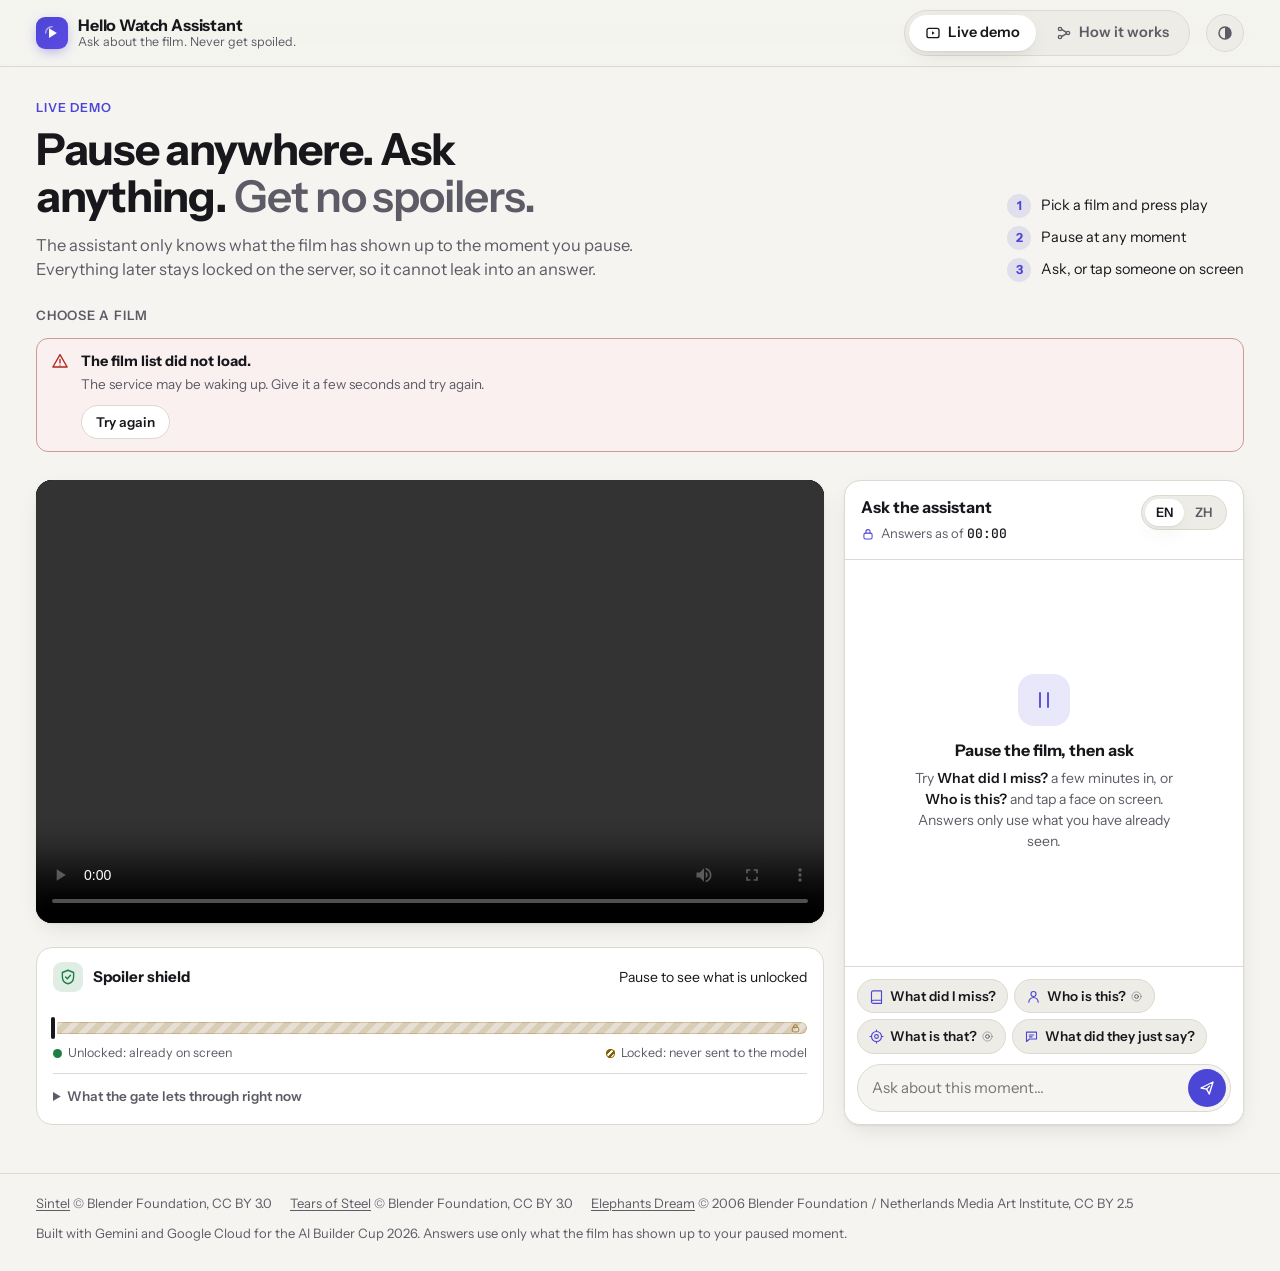
==== web/index.html @ 3b977044 "Web demo: ADK agent with gate-aware tools, live player and interactive architecture tab - server/: F" ====
<!doctype html>
<html lang="en">
<head>
  <meta charset="utf-8">
  <meta name="viewport" content="width=device-width, initial-scale=1, viewport-fit=cover">
  <title>Hello Watch Assistant</title>
  <meta name="description" content="A spoiler-free viewing companion: pause a film and ask about what you have already seen.">
  <meta name="color-scheme" content="light dark">
  <link rel="icon" href="data:image/svg+xml,%3Csvg xmlns='http://www.w3.org/2000/svg' viewBox='0 0 32 32'%3E%3Crect width='32' height='32' rx='8' fill='%234c46d6'/%3E%3Cpath d='M12 9.5v13l10-6.5z' fill='white'/%3E%3C/svg%3E">
  <link rel="preconnect" href="https://fonts.googleapis.com">
  <link rel="preconnect" href="https://fonts.gstatic.com" crossorigin>
  <link rel="stylesheet" href="https://fonts.googleapis.com/css2?family=Instrument+Sans:wght@400;500;600;700&family=JetBrains+Mono:wght@400;500&display=swap">
  <link rel="stylesheet" href="./shared/tokens.css">
  <style>
    *, *::before, *::after { box-sizing: border-box; }
    [hidden] { display: none !important; }
    html { -webkit-text-size-adjust: 100%; }
    body {
      margin: 0;
      min-height: 100vh;
      min-height: 100dvh;
      display: flex;
      flex-direction: column;
      background: var(--bg);
      color: var(--text);
      font-family: var(--font-sans);
      font-size: 16px;
      line-height: 1.5;
      -webkit-font-smoothing: antialiased;
    }
    button, input, select, textarea { font: inherit; color: inherit; }
    :focus-visible { outline: 2px solid var(--accent); outline-offset: 2px; }
    .visually-hidden {
      position: absolute !important; width: 1px; height: 1px; padding: 0; margin: -1px;
      overflow: hidden; clip: rect(0 0 0 0); white-space: nowrap; border: 0;
    }
    .skip-link {
      position: absolute; left: 12px; top: -48px; z-index: 100;
      padding: 8px 14px; border-radius: var(--radius-sm);
      background: var(--accent); color: var(--accent-contrast); text-decoration: none;
    }
    .skip-link:focus { top: 12px; }

    .app-header {
      position: sticky; top: 0; z-index: 20;
      background: color-mix(in srgb, var(--bg) 82%, transparent);
      backdrop-filter: saturate(1.4) blur(14px);
      -webkit-backdrop-filter: saturate(1.4) blur(14px);
      border-bottom: 1px solid var(--border);
    }
    .app-header__inner {
      max-width: 1240px; margin: 0 auto; padding: 10px 16px;
      display: flex; align-items: center; gap: 16px; flex-wrap: wrap;
    }
    .brand { display: flex; align-items: center; gap: 10px; text-decoration: none; color: inherit; margin-right: auto; }
    .brand__mark {
      width: 32px; height: 32px; border-radius: 9px; flex: none;
      display: grid; place-items: center;
      background: linear-gradient(135deg, var(--accent), color-mix(in srgb, var(--accent) 55%, var(--gc-gemini)));
      color: var(--accent-contrast);
      box-shadow: 0 4px 14px -4px color-mix(in srgb, var(--accent) 60%, transparent);
    }
    .brand__text { display: flex; flex-direction: column; line-height: 1.15; }
    .brand__name { font-weight: 700; letter-spacing: -0.01em; }
    .brand__tag { font-size: 12.5px; color: var(--text-muted); }

    .tabs {
      display: flex; gap: 4px; padding: 4px;
      background: var(--surface-2); border: 1px solid var(--border); border-radius: 999px;
    }
    .tab {
      appearance: none; border: 0; background: transparent; cursor: pointer;
      padding: 7px 16px; border-radius: 999px; font-size: 14.5px; font-weight: 600;
      color: var(--text-muted); display: inline-flex; align-items: center; gap: 7px;
      transition: background-color .2s, color .2s, box-shadow .2s;
      white-space: nowrap;
    }
    .tab:hover { color: var(--text); }
    .tab[aria-selected="true"] { background: var(--surface); color: var(--text); box-shadow: var(--shadow); }
    .tab svg { width: 16px; height: 16px; flex: none; }

    .theme-toggle {
      appearance: none; cursor: pointer; width: 38px; height: 38px; flex: none;
      display: grid; place-items: center; border-radius: 999px;
      background: var(--surface-2); border: 1px solid var(--border); color: var(--text-muted);
    }
    .theme-toggle:hover { color: var(--text); }
    .theme-toggle svg { width: 18px; height: 18px; }

    main { flex: 1; width: 100%; }
    .tab-panel { max-width: 1240px; margin: 0 auto; padding: 24px 16px 48px; }
    .tab-panel:focus { outline: none; }
    .panel-fallback {
      margin: 48px auto; max-width: 520px; text-align: center; color: var(--text-muted);
      padding: 32px 24px; border: 1px dashed var(--border); border-radius: var(--radius); background: var(--surface);
    }
    .panel-fallback strong { display: block; color: var(--text); font-size: 18px; margin-bottom: 6px; }
    .panel-fallback button {
      margin-top: 16px; padding: 8px 16px; border-radius: 999px; border: 1px solid var(--border);
      background: var(--surface-2); cursor: pointer; font-weight: 600;
    }
    .panel-loading { display: grid; place-items: center; min-height: 40vh; color: var(--text-muted); font-size: 14px; }

    .app-footer { border-top: 1px solid var(--border); color: var(--text-muted); font-size: 13px; }
    .app-footer__inner {
      max-width: 1240px; margin: 0 auto; padding: 20px 16px 28px;
      display: grid; gap: 10px; grid-template-columns: 1fr;
    }
    .app-footer ul { list-style: none; margin: 0; padding: 0; display: flex; flex-wrap: wrap; gap: 6px 18px; }
    .app-footer a { color: inherit; text-underline-offset: 2px; }
    .app-footer a:hover { color: var(--text); }
    .app-footer__note { margin: 0; }

    @media (max-width: 640px) {
      .app-header__inner { gap: 10px; }
      .brand__tag { display: none; }
      .tabs { order: 3; width: 100%; }
      .tab { flex: 1; justify-content: center; padding: 8px 10px; }
      .tab-panel { padding-top: 16px; }
    }
    @media (prefers-reduced-motion: reduce) {
      *, *::before, *::after { transition-duration: 0s !important; animation-duration: 0s !important; }
    }
  </style>
</head>
<body>
  <a class="skip-link" href="#panel-experience">Skip to content</a>

  <header class="app-header">
    <div class="app-header__inner">
      <a class="brand" href="#experience" aria-label="Hello Watch Assistant, home">
        <span class="brand__mark" aria-hidden="true">
          <svg width="18" height="18" viewBox="0 0 24 24" fill="none"><path d="M8 5.5v13l10.5-6.5z" fill="currentColor"/><path d="M3.5 12a8.5 8.5 0 0 1 8.5-8.5" stroke="currentColor" stroke-width="2" stroke-linecap="round" opacity=".55"/></svg>
        </span>
        <span class="brand__text">
          <span class="brand__name">Hello Watch Assistant</span>
          <span class="brand__tag">Ask about the film. Never get spoiled.</span>
        </span>
      </a>

      <div class="tabs" role="tablist" aria-label="Sections">
        <button class="tab" role="tab" id="tab-experience" data-tab="experience" aria-controls="panel-experience" aria-selected="true">
          <svg viewBox="0 0 24 24" fill="none" aria-hidden="true"><rect x="3" y="5" width="18" height="14" rx="3" stroke="currentColor" stroke-width="2"/><path d="M10.5 9.5v5l4-2.5z" fill="currentColor"/></svg>
          Live demo
        </button>
        <button class="tab" role="tab" id="tab-architecture" data-tab="architecture" aria-controls="panel-architecture" aria-selected="false" tabindex="-1">
          <svg viewBox="0 0 24 24" fill="none" aria-hidden="true"><circle cx="6" cy="6" r="2.5" stroke="currentColor" stroke-width="2"/><circle cx="18" cy="12" r="2.5" stroke="currentColor" stroke-width="2"/><circle cx="6" cy="18" r="2.5" stroke="currentColor" stroke-width="2"/><path d="M8.5 6.5 15.5 11M8.5 17.5l7-4.5" stroke="currentColor" stroke-width="2" stroke-linecap="round"/></svg>
          How it works
        </button>
      </div>

      <button class="theme-toggle" type="button" id="theme-toggle" aria-label="Theme: follow system">
        <svg viewBox="0 0 24 24" fill="none" aria-hidden="true" data-icon="auto"><circle cx="12" cy="12" r="8" stroke="currentColor" stroke-width="2"/><path d="M12 4a8 8 0 0 1 0 16z" fill="currentColor"/></svg>
        <svg viewBox="0 0 24 24" fill="none" aria-hidden="true" data-icon="light" hidden><circle cx="12" cy="12" r="4" stroke="currentColor" stroke-width="2"/><path d="M12 2.5v2.2M12 19.3v2.2M2.5 12h2.2M19.3 12h2.2M5.3 5.3l1.6 1.6M17.1 17.1l1.6 1.6M5.3 18.7l1.6-1.6M17.1 6.9l1.6-1.6" stroke="currentColor" stroke-width="2" stroke-linecap="round"/></svg>
        <svg viewBox="0 0 24 24" fill="none" aria-hidden="true" data-icon="dark" hidden><path d="M20 14.5A8 8 0 0 1 9.5 4a8 8 0 1 0 10.5 10.5z" stroke="currentColor" stroke-width="2" stroke-linejoin="round"/></svg>
      </button>
    </div>
  </header>

  <main>
    <section class="tab-panel" role="tabpanel" id="panel-experience" aria-labelledby="tab-experience" tabindex="-1"></section>
    <section class="tab-panel" role="tabpanel" id="panel-architecture" aria-labelledby="tab-architecture" tabindex="-1" hidden></section>
  </main>

  <footer class="app-footer">
    <div class="app-footer__inner">
      <ul aria-label="Film credits">
        <li><a href="https://durian.blender.org" rel="noopener" target="_blank">Sintel</a> © Blender Foundation, CC BY 3.0</li>
        <li><a href="https://mango.blender.org" rel="noopener" target="_blank">Tears of Steel</a> © Blender Foundation, CC BY 3.0</li>
        <li><a href="https://orange.blender.org" rel="noopener" target="_blank">Elephants Dream</a> © 2006 Blender Foundation / Netherlands Media Art Institute, CC BY 2.5</li>
      </ul>
      <p class="app-footer__note">Built with Gemini and Google Cloud for the AI Builder Cup 2026. Answers use only what the film has shown up to your paused moment.</p>
    </div>
  </footer>

  <script type="module">
    const TABS = {
      experience: () => import('./experience/experience.js'),
      architecture: () => import('./architecture/architecture.js'),
    };
    const DEFAULT_TAB = 'experience';
    const mounted = new Set();
    const tabs = [...document.querySelectorAll('[role="tab"]')];

    function panelFor(name) { return document.getElementById(`panel-${name}`); }

    function fallback(panel, name, err) {
      console.warn(`Could not load the "${name}" tab`, err);
      panel.innerHTML = '';
      const box = document.createElement('div');
      box.className = 'panel-fallback';
      box.innerHTML = '<strong>This section is not available yet</strong>' +
        '<span>It is still being built. Please check back soon.</span><br><button type="button">Try again</button>';
      box.querySelector('button').addEventListener('click', () => { mounted.delete(name); mount(name); });
      panel.append(box);
    }

    async function mount(name) {
      if (mounted.has(name)) return;
      mounted.add(name);
      const panel = panelFor(name);
      panel.innerHTML = '<div class="panel-loading" role="status">Loading…</div>';
      try {
        const mod = await TABS[name]();
        panel.innerHTML = '';
        if (typeof mod.mount !== 'function') throw new Error('module has no mount(el)');
        await mod.mount(panel);
      } catch (err) {
        fallback(panel, name, err);
      }
    }

    function select(name, { focus = false } = {}) {
      if (!TABS[name]) name = DEFAULT_TAB;
      for (const tab of tabs) {
        const on = tab.dataset.tab === name;
        tab.setAttribute('aria-selected', String(on));
        tab.tabIndex = on ? 0 : -1;
        panelFor(tab.dataset.tab).hidden = !on;
        if (on && focus) tab.focus();
      }
      document.querySelector('.skip-link').setAttribute('href', `#panel-${name}`);
      document.dispatchEvent(new CustomEvent('hwa:tabchange', { detail: { tab: name } }));
      mount(name);
    }

    function fromHash() { return location.hash.replace(/^#/, '') || DEFAULT_TAB; }

    for (const tab of tabs) {
      tab.addEventListener('click', () => {
        const name = tab.dataset.tab;
        if (fromHash() !== name) history.pushState(null, '', `#${name}`);
        select(name);
      });
      tab.addEventListener('keydown', (e) => {
        const i = tabs.indexOf(tab);
        let next = null;
        if (e.key === 'ArrowRight') next = tabs[(i + 1) % tabs.length];
        else if (e.key === 'ArrowLeft') next = tabs[(i - 1 + tabs.length) % tabs.length];
        else if (e.key === 'Home') next = tabs[0];
        else if (e.key === 'End') next = tabs[tabs.length - 1];
        if (!next) return;
        e.preventDefault();
        history.pushState(null, '', `#${next.dataset.tab}`);
        select(next.dataset.tab, { focus: true });
      });
    }
    window.addEventListener('hashchange', () => { if (TABS[fromHash()]) select(fromHash()); });
    window.addEventListener('popstate', () => select(fromHash()));
    document.querySelector('.skip-link').addEventListener('click', (e) => {
      const target = document.querySelector(e.currentTarget.getAttribute('href'));
      if (target) { e.preventDefault(); target.focus(); }
    });

    // Theme: follow system -> light -> dark -> follow system.
    const THEME_KEY = 'hwa-theme';
    const toggle = document.getElementById('theme-toggle');
    const LABELS = { auto: 'Theme: follow system', light: 'Theme: light', dark: 'Theme: dark' };
    function applyTheme(mode) {
      if (mode === 'light' || mode === 'dark') document.documentElement.dataset.theme = mode;
      else { delete document.documentElement.dataset.theme; mode = 'auto'; }
      for (const icon of toggle.querySelectorAll('[data-icon]')) icon.toggleAttribute('hidden', icon.dataset.icon !== mode);
      toggle.setAttribute('aria-label', LABELS[mode]);
      toggle.title = LABELS[mode];
      return mode;
    }
    let theme = 'auto';
    try { theme = localStorage.getItem(THEME_KEY) || 'auto'; } catch { /* storage unavailable */ }
    theme = applyTheme(theme);
    toggle.addEventListener('click', () => {
      theme = applyTheme({ auto: 'light', light: 'dark', dark: 'auto' }[theme]);
      try { localStorage.setItem(THEME_KEY, theme); } catch { /* storage unavailable */ }
    });

    select(fromHash());
  </script>
</body>
</html>
---- web/shared/tokens.css ----
/* Design tokens shared by every tab (see docs/web-api.md, "Design tokens").
   Light is the default; dark follows the OS unless the page sets data-theme. */

:root {
  color-scheme: light;

  --bg: #f5f4f0;
  --surface: #ffffff;
  --surface-2: #eeece6;
  --border: #dcd9d0;
  --text: #17171c;
  --text-muted: #5d5b66;
  --accent: #4c46d6;
  --accent-contrast: #ffffff;
  --ok: #1e7f45;
  --locked: #8a5a00;
  --warn: #b3261e;

  --radius: 16px;
  --radius-sm: 10px;
  --shadow: 0 1px 2px rgb(20 18 30 / 0.06), 0 8px 24px -8px rgb(20 18 30 / 0.14);

  --font-sans: "Instrument Sans", ui-sans-serif, system-ui, -apple-system, "Segoe UI", Roboto, "Helvetica Neue",
    Arial, "PingFang SC", "Noto Sans SC", sans-serif;
  --font-mono: "JetBrains Mono", ui-monospace, SFMono-Regular, Menlo, Consolas, monospace;

  /* Google Cloud service families (architecture diagram). */
  --gc-gemini: #6f4ff2;
  --gc-run: #1a73e8;
  --gc-storage: #188038;
  --gc-secret: #c26401;
  --gc-build: #c5221f;
}

@media (prefers-color-scheme: dark) {
  :root:not([data-theme="light"]) {
    color-scheme: dark;

    --bg: #0e0e13;
    --surface: #17171f;
    --surface-2: #20202a;
    --border: #2e2e3a;
    --text: #ecebf2;
    --text-muted: #a3a1b0;
    --accent: #9d97ff;
    --accent-contrast: #12111c;
    --ok: #5fd28f;
    --locked: #f0b44c;
    --warn: #ff8a80;

    --shadow: 0 1px 2px rgb(0 0 0 / 0.4), 0 12px 32px -12px rgb(0 0 0 / 0.6);

    --gc-gemini: #a58dff;
    --gc-run: #6aa6ff;
    --gc-storage: #4fc77a;
    --gc-secret: #f4a640;
    --gc-build: #ff7a6e;
  }
}

:root[data-theme="dark"] {
  color-scheme: dark;

  --bg: #0e0e13;
  --surface: #17171f;
  --surface-2: #20202a;
  --border: #2e2e3a;
  --text: #ecebf2;
  --text-muted: #a3a1b0;
  --accent: #9d97ff;
  --accent-contrast: #12111c;
  --ok: #5fd28f;
  --locked: #f0b44c;
  --warn: #ff8a80;

  --shadow: 0 1px 2px rgb(0 0 0 / 0.4), 0 12px 32px -12px rgb(0 0 0 / 0.6);

  --gc-gemini: #a58dff;
  --gc-run: #6aa6ff;
  --gc-storage: #4fc77a;
  --gc-secret: #f4a640;
  --gc-build: #ff7a6e;
}
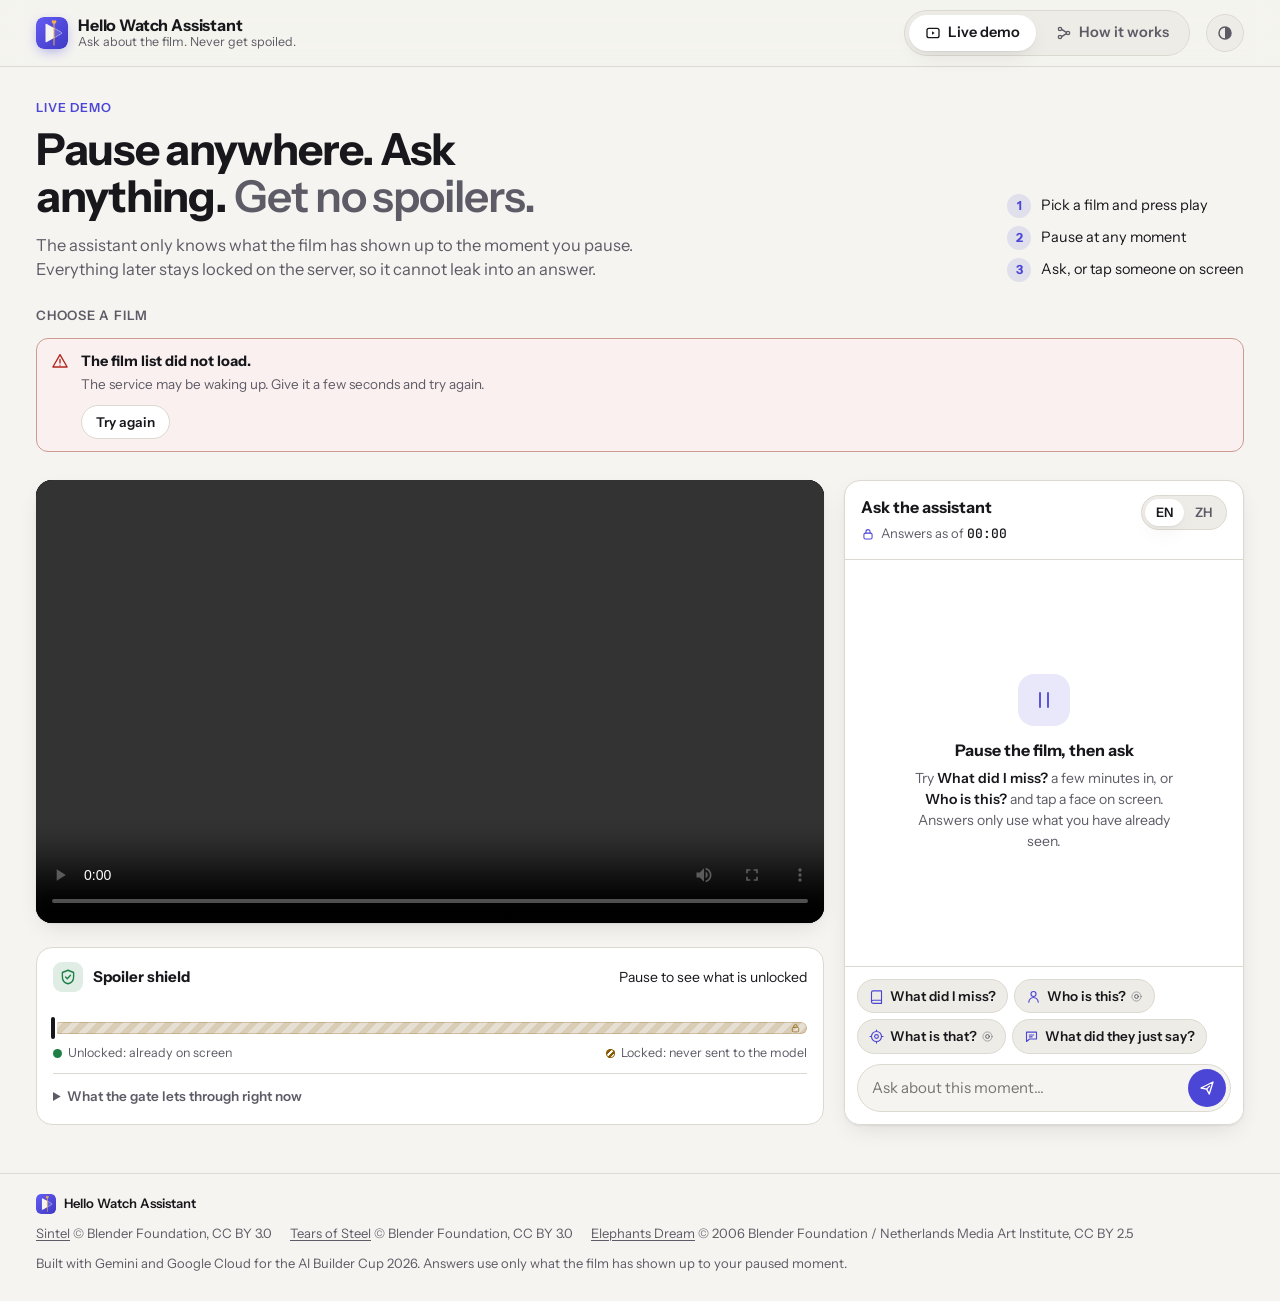
==== commit aa49db8c: "Brand: spoiler-gate logo in web header, favicon, footer, deck cover and README; social preview card" ====
--- a/web/index.html
+++ b/web/index.html
@@ -6,7 +6,20 @@
   <title>Hello Watch Assistant</title>
   <meta name="description" content="A spoiler-free viewing companion: pause a film and ask about what you have already seen.">
   <meta name="color-scheme" content="light dark">
-  <link rel="icon" href="data:image/svg+xml,%3Csvg xmlns='http://www.w3.org/2000/svg' viewBox='0 0 32 32'%3E%3Crect width='32' height='32' rx='8' fill='%234c46d6'/%3E%3Cpath d='M12 9.5v13l10-6.5z' fill='white'/%3E%3C/svg%3E">
+  <meta name="theme-color" content="#f5f4f0" media="(prefers-color-scheme: light)">
+  <meta name="theme-color" content="#0e0e13" media="(prefers-color-scheme: dark)">
+  <meta property="og:type" content="website">
+  <meta property="og:site_name" content="Hello Watch Assistant">
+  <meta property="og:title" content="Hello Watch Assistant">
+  <meta property="og:description" content="A spoiler-free viewing companion: pause a film and ask about what you have already seen.">
+  <meta property="og:url" content="https://hello-watch-vspuwrubbq-uw.a.run.app/">
+  <meta property="og:image" content="https://hello-watch-vspuwrubbq-uw.a.run.app/brand/og-card.png">
+  <meta property="og:image:width" content="1200">
+  <meta property="og:image:height" content="630">
+  <meta property="og:image:alt" content="Hello Watch Assistant: pause anywhere, ask anything, get no spoilers.">
+  <meta name="twitter:card" content="summary_large_image">
+  <link rel="icon" href="./brand/mark.svg" type="image/svg+xml">
+  <link rel="apple-touch-icon" href="./brand/apple-touch-icon.png">
   <link rel="preconnect" href="https://fonts.googleapis.com">
   <link rel="preconnect" href="https://fonts.gstatic.com" crossorigin>
   <link rel="stylesheet" href="https://fonts.googleapis.com/css2?family=Instrument+Sans:wght@400;500;600;700&family=JetBrains+Mono:wght@400;500&display=swap">
@@ -54,10 +67,7 @@
     }
     .brand { display: flex; align-items: center; gap: 10px; text-decoration: none; color: inherit; margin-right: auto; }
     .brand__mark {
-      width: 32px; height: 32px; border-radius: 9px; flex: none;
-      display: grid; place-items: center;
-      background: linear-gradient(135deg, var(--accent), color-mix(in srgb, var(--accent) 55%, var(--gc-gemini)));
-      color: var(--accent-contrast);
+      width: 32px; height: 32px; border-radius: 8px; flex: none; display: block;
       box-shadow: 0 4px 14px -4px color-mix(in srgb, var(--accent) 60%, transparent);
     }
     .brand__text { display: flex; flex-direction: column; line-height: 1.15; }
@@ -110,6 +120,8 @@
     .app-footer a { color: inherit; text-underline-offset: 2px; }
     .app-footer a:hover { color: var(--text); }
     .app-footer__note { margin: 0; }
+    .app-footer__brand { margin: 0; display: flex; align-items: center; gap: 8px; color: var(--text); font-weight: 600; }
+    .app-footer__brand img { width: 20px; height: 20px; border-radius: 5px; flex: none; }
 
     @media (max-width: 640px) {
       .app-header__inner { gap: 10px; }
@@ -129,9 +141,7 @@
   <header class="app-header">
     <div class="app-header__inner">
       <a class="brand" href="#experience" aria-label="Hello Watch Assistant, home">
-        <span class="brand__mark" aria-hidden="true">
-          <svg width="18" height="18" viewBox="0 0 24 24" fill="none"><path d="M8 5.5v13l10.5-6.5z" fill="currentColor"/><path d="M3.5 12a8.5 8.5 0 0 1 8.5-8.5" stroke="currentColor" stroke-width="2" stroke-linecap="round" opacity=".55"/></svg>
-        </span>
+        <img class="brand__mark" src="./brand/mark.svg" width="32" height="32" alt="">
         <span class="brand__text">
           <span class="brand__name">Hello Watch Assistant</span>
           <span class="brand__tag">Ask about the film. Never get spoiled.</span>
@@ -164,6 +174,7 @@
 
   <footer class="app-footer">
     <div class="app-footer__inner">
+      <p class="app-footer__brand"><img src="./brand/mark.svg" width="20" height="20" alt="">Hello Watch Assistant</p>
       <ul aria-label="Film credits">
         <li><a href="https://durian.blender.org" rel="noopener" target="_blank">Sintel</a> © Blender Foundation, CC BY 3.0</li>
         <li><a href="https://mango.blender.org" rel="noopener" target="_blank">Tears of Steel</a> © Blender Foundation, CC BY 3.0</li>
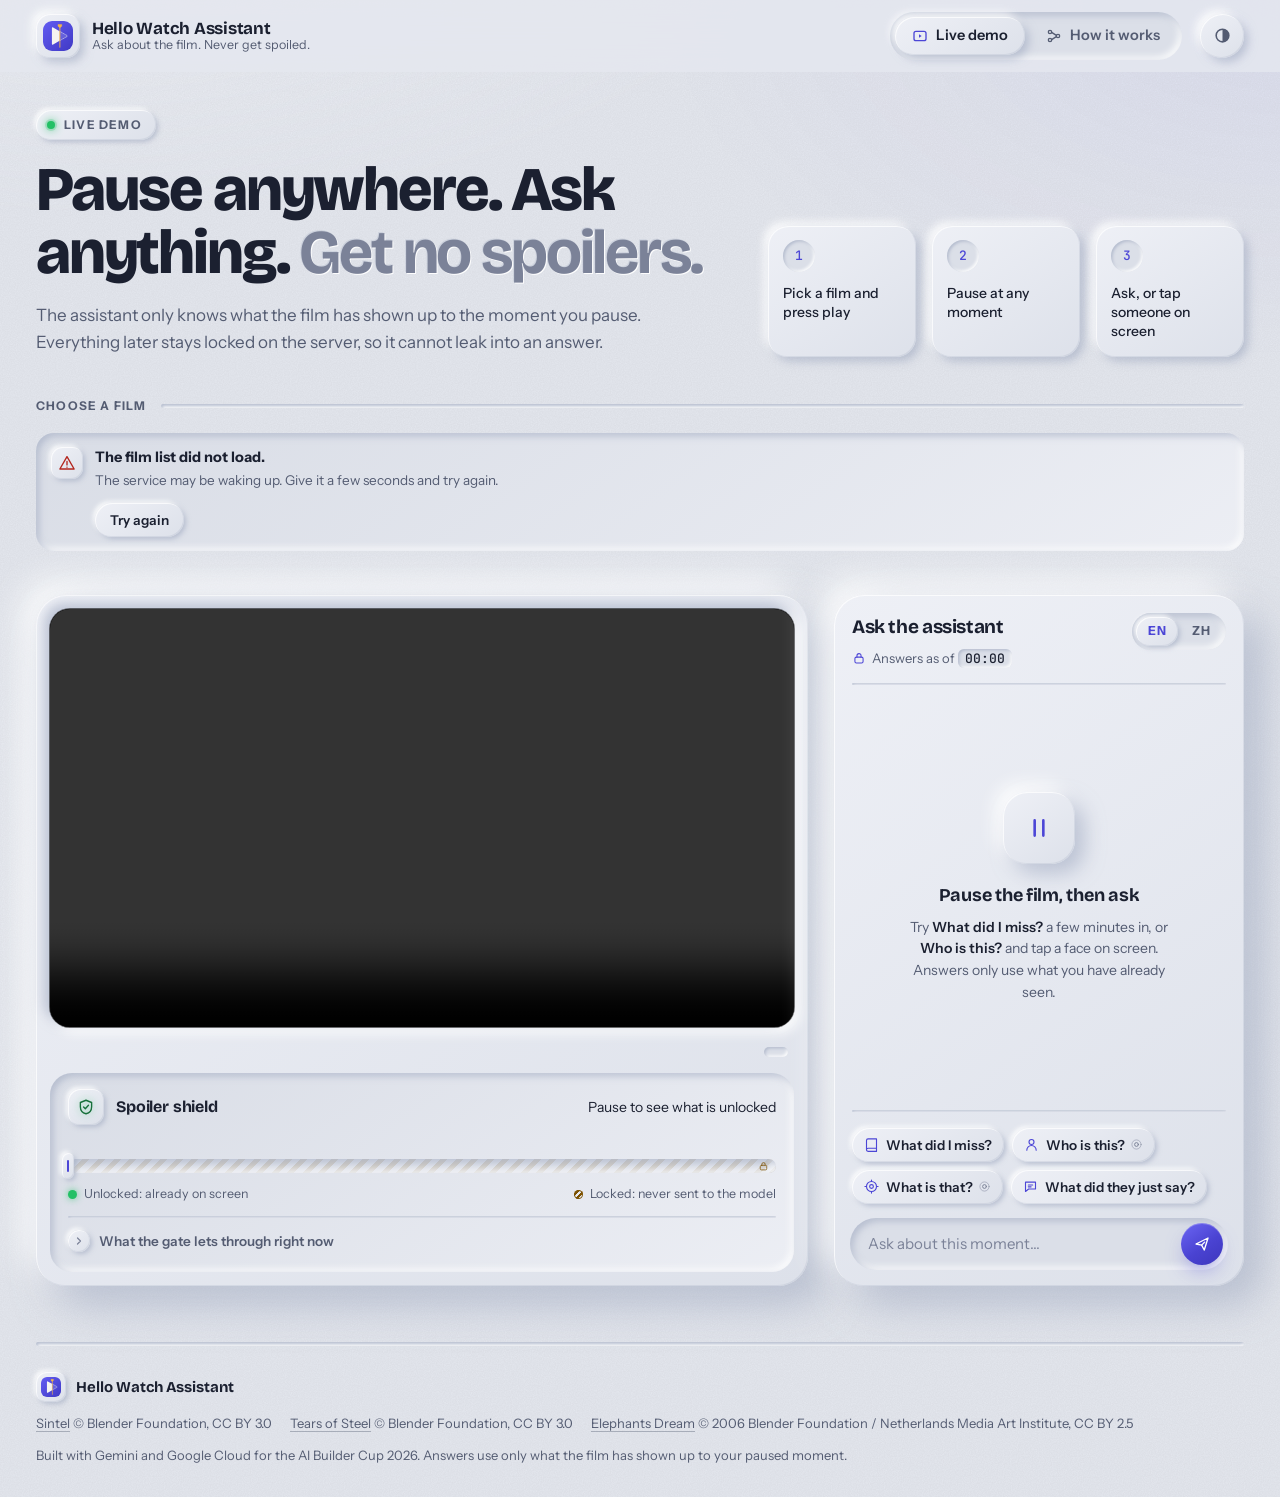
==== commit 2cb24a8e: "Web: soft-UI (neumorphic) redesign and a motion layer - tokens.css: paired-shadow depth tokens (rais" ====
--- a/web/index.html
+++ b/web/index.html
@@ -6,8 +6,8 @@
   <title>Hello Watch Assistant</title>
   <meta name="description" content="A spoiler-free viewing companion: pause a film and ask about what you have already seen.">
   <meta name="color-scheme" content="light dark">
-  <meta name="theme-color" content="#f5f4f0" media="(prefers-color-scheme: light)">
-  <meta name="theme-color" content="#0e0e13" media="(prefers-color-scheme: dark)">
+  <meta name="theme-color" content="#e5e8ef" media="(prefers-color-scheme: light)">
+  <meta name="theme-color" content="#1d2029" media="(prefers-color-scheme: dark)">
   <meta property="og:type" content="website">
   <meta property="og:site_name" content="Hello Watch Assistant">
   <meta property="og:title" content="Hello Watch Assistant">
@@ -22,27 +22,40 @@
   <link rel="apple-touch-icon" href="./brand/apple-touch-icon.png">
   <link rel="preconnect" href="https://fonts.googleapis.com">
   <link rel="preconnect" href="https://fonts.gstatic.com" crossorigin>
-  <link rel="stylesheet" href="https://fonts.googleapis.com/css2?family=Instrument+Sans:wght@400;500;600;700&family=JetBrains+Mono:wght@400;500&display=swap">
+  <link rel="stylesheet" href="https://fonts.googleapis.com/css2?family=Bricolage+Grotesque:opsz,wght%4012..96,500..800&family=Instrument+Sans:wght@400;500;600;700&family=JetBrains+Mono:wght@400;500&display=swap">
   <link rel="stylesheet" href="./shared/tokens.css">
+  <link rel="stylesheet" href="./shared/motion.css">
   <style>
     *, *::before, *::after { box-sizing: border-box; }
     [hidden] { display: none !important; }
-    html { -webkit-text-size-adjust: 100%; }
+    html { -webkit-text-size-adjust: 100%; background: var(--bg); }
     body {
       margin: 0;
       min-height: 100vh;
       min-height: 100dvh;
       display: flex;
       flex-direction: column;
-      background: var(--bg);
+      background:
+        radial-gradient(1200px 640px at 8% -12%, var(--surface-3), transparent 62%),
+        radial-gradient(900px 520px at 100% 0%, color-mix(in srgb, var(--accent) 6%, transparent), transparent 70%),
+        var(--bg);
       color: var(--text);
       font-family: var(--font-sans);
       font-size: 16px;
       line-height: 1.5;
       -webkit-font-smoothing: antialiased;
-    }
+      position: relative;
+    }
+    /* Paper-like grain: gives the soft surfaces something tactile to catch the light on. */
+    body::before {
+      content: ""; position: absolute; inset: 0; z-index: 0; pointer-events: none; opacity: var(--grain-opacity);
+      background-image: url("data:image/svg+xml,%3Csvg xmlns='http://www.w3.org/2000/svg' width='180' height='180'%3E%3Cfilter id='n'%3E%3CfeTurbulence type='fractalNoise' baseFrequency='.85' numOctaves='3' stitchTiles='stitch'/%3E%3CfeColorMatrix values='0 0 0 0 0 0 0 0 0 0 0 0 0 0 0 0 0 0 .9 0'/%3E%3C/filter%3E%3Crect width='100%25' height='100%25' filter='url(%23n)'/%3E%3C/svg%3E");
+      mix-blend-mode: multiply;
+    }
+    body > * { position: relative; z-index: 1; }
     button, input, select, textarea { font: inherit; color: inherit; }
-    :focus-visible { outline: 2px solid var(--accent); outline-offset: 2px; }
+    :focus-visible { outline: 2px solid var(--accent); outline-offset: 3px; }
+    ::selection { background: color-mix(in srgb, var(--accent) 28%, transparent); }
     .visually-hidden {
       position: absolute !important; width: 1px; height: 1px; padding: 0; margin: -1px;
       overflow: hidden; clip: rect(0 0 0 0); white-space: nowrap; border: 0;
@@ -53,82 +66,129 @@
       background: var(--accent); color: var(--accent-contrast); text-decoration: none;
     }
     .skip-link:focus { top: 12px; }
+    .neu-defs { position: absolute; width: 0; height: 0; overflow: hidden; }
+    .neu-defs__dark { flood-color: var(--neu-dark); }
+    .neu-defs__light { flood-color: var(--neu-light); }
+
+    /* ---------- header ---------- */
 
     .app-header {
       position: sticky; top: 0; z-index: 20;
-      background: color-mix(in srgb, var(--bg) 82%, transparent);
-      backdrop-filter: saturate(1.4) blur(14px);
-      -webkit-backdrop-filter: saturate(1.4) blur(14px);
-      border-bottom: 1px solid var(--border);
-    }
+      background: color-mix(in srgb, var(--bg) 80%, transparent);
+      backdrop-filter: saturate(1.3) blur(16px);
+      -webkit-backdrop-filter: saturate(1.3) blur(16px);
+      transition: box-shadow var(--dur) var(--ease-out);
+    }
+    .app-header.is-scrolled { box-shadow: 0 12px 28px -18px var(--neu-dark), 0 1px 0 color-mix(in srgb, var(--neu-light) 60%, transparent) inset; }
     .app-header__inner {
-      max-width: 1240px; margin: 0 auto; padding: 10px 16px;
-      display: flex; align-items: center; gap: 16px; flex-wrap: wrap;
-    }
-    .brand { display: flex; align-items: center; gap: 10px; text-decoration: none; color: inherit; margin-right: auto; }
-    .brand__mark {
-      width: 32px; height: 32px; border-radius: 8px; flex: none; display: block;
-      box-shadow: 0 4px 14px -4px color-mix(in srgb, var(--accent) 60%, transparent);
-    }
+      max-width: 1240px; margin: 0 auto; padding: 12px 16px;
+      display: flex; align-items: center; gap: 18px; flex-wrap: wrap;
+    }
+    .brand { display: flex; align-items: center; gap: 12px; text-decoration: none; color: inherit; margin-right: auto; }
+    .brand__socket {
+      width: 44px; height: 44px; flex: none; border-radius: 14px; display: grid; place-items: center;
+      background: var(--neu-convex); box-shadow: var(--neu-raise-sm), var(--neu-edge);
+    }
+    .brand__mark { width: 30px; height: 30px; border-radius: 9px; display: block; }
     .brand__text { display: flex; flex-direction: column; line-height: 1.15; }
-    .brand__name { font-weight: 700; letter-spacing: -0.01em; }
+    .brand__name { font-family: var(--font-display); font-weight: 700; font-size: 17px; letter-spacing: -0.015em; }
     .brand__tag { font-size: 12.5px; color: var(--text-muted); }
 
     .tabs {
-      display: flex; gap: 4px; padding: 4px;
-      background: var(--surface-2); border: 1px solid var(--border); border-radius: 999px;
+      position: relative; display: flex; gap: 4px; padding: 5px;
+      background: var(--surface-2); border-radius: 999px;
+      box-shadow: var(--neu-press-sm);
     }
     .tab {
+      position: relative; z-index: 1;
       appearance: none; border: 0; background: transparent; cursor: pointer;
-      padding: 7px 16px; border-radius: 999px; font-size: 14.5px; font-weight: 600;
-      color: var(--text-muted); display: inline-flex; align-items: center; gap: 7px;
-      transition: background-color .2s, color .2s, box-shadow .2s;
+      padding: 8px 17px; border-radius: 999px; font-size: 14.5px; font-weight: 600;
+      color: var(--text-muted); display: inline-flex; align-items: center; gap: 8px;
+      transition: color var(--dur) var(--ease-out), background-color var(--dur), box-shadow var(--dur);
       white-space: nowrap;
     }
     .tab:hover { color: var(--text); }
-    .tab[aria-selected="true"] { background: var(--surface); color: var(--text); box-shadow: var(--shadow); }
-    .tab svg { width: 16px; height: 16px; flex: none; }
+    .tab[aria-selected="true"] {
+      color: var(--text);
+      background: var(--neu-convex); box-shadow: var(--neu-raise-sm), var(--neu-edge);
+    }
+    .tab[aria-selected="true"] svg { color: var(--accent); }
+    :root.hwa-m .tab[aria-selected="true"] { background: transparent; box-shadow: none; }
+    .tab svg { width: 16px; height: 16px; flex: none; transition: color var(--dur); }
 
     .theme-toggle {
-      appearance: none; cursor: pointer; width: 38px; height: 38px; flex: none;
-      display: grid; place-items: center; border-radius: 999px;
-      background: var(--surface-2); border: 1px solid var(--border); color: var(--text-muted);
-    }
-    .theme-toggle:hover { color: var(--text); }
-    .theme-toggle svg { width: 18px; height: 18px; }
+      appearance: none; cursor: pointer; width: 44px; height: 44px; flex: none; border: 0;
+      display: grid; place-items: center; border-radius: 50%;
+      background: var(--neu-convex); color: var(--text-muted);
+      box-shadow: var(--neu-raise-sm), var(--neu-edge);
+      transition: box-shadow var(--dur-fast) var(--ease-out), color var(--dur);
+    }
+    .theme-toggle:hover { color: var(--accent); }
+    .theme-toggle:active { box-shadow: var(--neu-press-sm); }
+    .theme-toggle svg { width: 19px; height: 19px; }
+
+    /* ---------- panels ---------- */
 
     main { flex: 1; width: 100%; }
-    .tab-panel { max-width: 1240px; margin: 0 auto; padding: 24px 16px 48px; }
+    .tab-panel { max-width: 1240px; margin: 0 auto; padding: 28px 16px 56px; }
     .tab-panel:focus { outline: none; }
     .panel-fallback {
       margin: 48px auto; max-width: 520px; text-align: center; color: var(--text-muted);
-      padding: 32px 24px; border: 1px dashed var(--border); border-radius: var(--radius); background: var(--surface);
+      padding: 34px 26px; border-radius: var(--radius-lg); background: var(--surface); box-shadow: var(--neu-press);
     }
     .panel-fallback strong { display: block; color: var(--text); font-size: 18px; margin-bottom: 6px; }
     .panel-fallback button {
-      margin-top: 16px; padding: 8px 16px; border-radius: 999px; border: 1px solid var(--border);
-      background: var(--surface-2); cursor: pointer; font-weight: 600;
-    }
-    .panel-loading { display: grid; place-items: center; min-height: 40vh; color: var(--text-muted); font-size: 14px; }
-
-    .app-footer { border-top: 1px solid var(--border); color: var(--text-muted); font-size: 13px; }
+      margin-top: 18px; padding: 9px 18px; border-radius: 999px; border: 0; cursor: pointer; font-weight: 600;
+      background: var(--neu-convex); box-shadow: var(--neu-raise-sm), var(--neu-edge);
+    }
+    .panel-fallback button:active { box-shadow: var(--neu-press-sm); }
+    .panel-loading {
+      display: grid; place-items: center; align-content: center; gap: 14px; min-height: 40vh;
+      color: var(--text-muted); font-size: 14px;
+    }
+    .panel-loading::before {
+      content: ""; width: 44px; height: 44px; border-radius: 50%;
+      background: conic-gradient(from 0deg, var(--accent), transparent 70%);
+      -webkit-mask: radial-gradient(farthest-side, transparent calc(100% - 5px), #000 calc(100% - 4px));
+      mask: radial-gradient(farthest-side, transparent calc(100% - 5px), #000 calc(100% - 4px));
+      animation: shell-spin .9s linear infinite;
+    }
+    @keyframes shell-spin { to { rotate: 360deg; } }
+
+    /* ---------- footer ---------- */
+
+    .app-footer { color: var(--text-muted); font-size: 13px; }
     .app-footer__inner {
-      max-width: 1240px; margin: 0 auto; padding: 20px 16px 28px;
-      display: grid; gap: 10px; grid-template-columns: 1fr;
+      max-width: 1240px; margin: 0 auto; padding: 0 16px 32px;
+      display: grid; gap: 12px; grid-template-columns: 1fr;
+    }
+    .app-footer__inner::before {
+      content: ""; height: 4px; border-radius: 4px; margin-bottom: 14px;
+      background: var(--surface-2); box-shadow: var(--neu-press-xs);
     }
     .app-footer ul { list-style: none; margin: 0; padding: 0; display: flex; flex-wrap: wrap; gap: 6px 18px; }
-    .app-footer a { color: inherit; text-underline-offset: 2px; }
-    .app-footer a:hover { color: var(--text); }
+    .app-footer a { color: inherit; text-underline-offset: 3px; text-decoration-color: color-mix(in srgb, currentColor 40%, transparent); }
+    .app-footer a:hover { color: var(--accent); }
     .app-footer__note { margin: 0; }
-    .app-footer__brand { margin: 0; display: flex; align-items: center; gap: 8px; color: var(--text); font-weight: 600; }
-    .app-footer__brand img { width: 20px; height: 20px; border-radius: 5px; flex: none; }
+    .app-footer__brand {
+      margin: 0; display: flex; align-items: center; gap: 10px; color: var(--text);
+      font-family: var(--font-display); font-weight: 700; font-size: 15px;
+    }
+    .app-footer__brand span {
+      width: 30px; height: 30px; border-radius: 10px; display: grid; place-items: center; flex: none;
+      background: var(--neu-convex); box-shadow: var(--neu-raise-xs), var(--neu-edge);
+    }
+    .app-footer__brand img { width: 20px; height: 20px; border-radius: 6px; display: block; }
 
     @media (max-width: 640px) {
-      .app-header__inner { gap: 10px; }
+      .app-header__inner { gap: 12px; padding-block: 10px; }
       .brand__tag { display: none; }
+      .brand__socket { width: 40px; height: 40px; border-radius: 13px; }
+      .brand__mark { width: 27px; height: 27px; }
+      .theme-toggle { width: 40px; height: 40px; }
       .tabs { order: 3; width: 100%; }
       .tab { flex: 1; justify-content: center; padding: 8px 10px; }
-      .tab-panel { padding-top: 16px; }
+      .tab-panel { padding-top: 18px; }
     }
     @media (prefers-reduced-motion: reduce) {
       *, *::before, *::after { transition-duration: 0s !important; animation-duration: 0s !important; }
@@ -138,10 +198,35 @@
 <body>
   <a class="skip-link" href="#panel-experience">Skip to content</a>
 
+  <!-- Soft-UI depth for SVG shapes (CSS box-shadow does not apply inside SVG). -->
+  <svg class="neu-defs" aria-hidden="true" focusable="false">
+    <filter id="neu-raise" x="-30%" y="-40%" width="160%" height="180%" color-interpolation-filters="sRGB">
+      <feDropShadow class="neu-defs__dark" dx="3" dy="3" stdDeviation="3"/>
+      <feDropShadow class="neu-defs__light" dx="-2.5" dy="-2.5" stdDeviation="2.5"/>
+    </filter>
+    <filter id="neu-raise-lg" x="-30%" y="-40%" width="160%" height="180%" color-interpolation-filters="sRGB">
+      <feDropShadow class="neu-defs__dark" dx="5" dy="5" stdDeviation="5"/>
+      <feDropShadow class="neu-defs__light" dx="-4" dy="-4" stdDeviation="4"/>
+    </filter>
+    <filter id="neu-inset" x="0" y="0" width="100%" height="100%" color-interpolation-filters="sRGB">
+      <feFlood class="neu-defs__dark" result="dark"/>
+      <feFlood class="neu-defs__light" result="light"/>
+      <feOffset in="SourceAlpha" dx="5" dy="5" result="o1"/>
+      <feGaussianBlur in="o1" stdDeviation="5" result="b1"/>
+      <feComposite in="SourceAlpha" in2="b1" operator="out" result="rim1"/>
+      <feComposite in="dark" in2="rim1" operator="in" result="shade"/>
+      <feOffset in="SourceAlpha" dx="-5" dy="-5" result="o2"/>
+      <feGaussianBlur in="o2" stdDeviation="5" result="b2"/>
+      <feComposite in="SourceAlpha" in2="b2" operator="out" result="rim2"/>
+      <feComposite in="light" in2="rim2" operator="in" result="lit"/>
+      <feMerge><feMergeNode in="SourceGraphic"/><feMergeNode in="shade"/><feMergeNode in="lit"/></feMerge>
+    </filter>
+  </svg>
+
   <header class="app-header">
     <div class="app-header__inner">
       <a class="brand" href="#experience" aria-label="Hello Watch Assistant, home">
-        <img class="brand__mark" src="./brand/mark.svg" width="32" height="32" alt="">
+        <span class="brand__socket"><img class="brand__mark" src="./brand/mark.svg" width="30" height="30" alt=""></span>
         <span class="brand__text">
           <span class="brand__name">Hello Watch Assistant</span>
           <span class="brand__tag">Ask about the film. Never get spoiled.</span>
@@ -174,7 +259,7 @@
 
   <footer class="app-footer">
     <div class="app-footer__inner">
-      <p class="app-footer__brand"><img src="./brand/mark.svg" width="20" height="20" alt="">Hello Watch Assistant</p>
+      <p class="app-footer__brand"><span><img src="./brand/mark.svg" width="20" height="20" alt=""></span>Hello Watch Assistant</p>
       <ul aria-label="Film credits">
         <li><a href="https://durian.blender.org" rel="noopener" target="_blank">Sintel</a> © Blender Foundation, CC BY 3.0</li>
         <li><a href="https://mango.blender.org" rel="noopener" target="_blank">Tears of Steel</a> © Blender Foundation, CC BY 3.0</li>
@@ -184,6 +269,7 @@
     </div>
   </footer>
 
+  <script type="module" src="./shared/motion.js"></script>
   <script type="module">
     const TABS = {
       experience: () => import('./experience/experience.js'),
@@ -192,6 +278,13 @@
     const DEFAULT_TAB = 'experience';
     const mounted = new Set();
     const tabs = [...document.querySelectorAll('[role="tab"]')];
+
+    // Motion layer hook (web/shared/motion.js): wraps a DOM change in a transition when it is loaded.
+    function transition(fn, kind) {
+      const t = window.hwaMotion?.transition;
+      if (typeof t !== 'function') return fn();
+      try { return t(fn, kind); } catch (err) { console.warn('Transition failed', err); return fn(); }
+    }
 
     function panelFor(name) { return document.getElementById(`panel-${name}`); }
 
@@ -221,18 +314,24 @@
       }
     }
 
-    function select(name, { focus = false } = {}) {
+    function current() { return tabs.find((t) => t.getAttribute('aria-selected') === 'true')?.dataset.tab; }
+
+    function select(name, { focus = false, animate = false } = {}) {
       if (!TABS[name]) name = DEFAULT_TAB;
-      for (const tab of tabs) {
-        const on = tab.dataset.tab === name;
-        tab.setAttribute('aria-selected', String(on));
-        tab.tabIndex = on ? 0 : -1;
-        panelFor(tab.dataset.tab).hidden = !on;
-        if (on && focus) tab.focus();
-      }
-      document.querySelector('.skip-link').setAttribute('href', `#panel-${name}`);
-      document.dispatchEvent(new CustomEvent('hwa:tabchange', { detail: { tab: name } }));
-      mount(name);
+      const apply = () => {
+        for (const tab of tabs) {
+          const on = tab.dataset.tab === name;
+          tab.setAttribute('aria-selected', String(on));
+          tab.tabIndex = on ? 0 : -1;
+          panelFor(tab.dataset.tab).hidden = !on;
+          if (on && focus) tab.focus();
+        }
+        document.querySelector('.skip-link').setAttribute('href', `#panel-${name}`);
+        document.dispatchEvent(new CustomEvent('hwa:tabchange', { detail: { tab: name } }));
+        mount(name);
+      };
+      if (animate && current() !== name) transition(apply, 'tab');
+      else apply();
     }
 
     function fromHash() { return location.hash.replace(/^#/, '') || DEFAULT_TAB; }
@@ -241,7 +340,7 @@
       tab.addEventListener('click', () => {
         const name = tab.dataset.tab;
         if (fromHash() !== name) history.pushState(null, '', `#${name}`);
-        select(name);
+        select(name, { animate: true });
       });
       tab.addEventListener('keydown', (e) => {
         const i = tabs.indexOf(tab);
@@ -253,15 +352,21 @@
         if (!next) return;
         e.preventDefault();
         history.pushState(null, '', `#${next.dataset.tab}`);
-        select(next.dataset.tab, { focus: true });
+        select(next.dataset.tab, { focus: true, animate: true });
       });
     }
-    window.addEventListener('hashchange', () => { if (TABS[fromHash()]) select(fromHash()); });
-    window.addEventListener('popstate', () => select(fromHash()));
+    window.addEventListener('hashchange', () => { if (TABS[fromHash()]) select(fromHash(), { animate: true }); });
+    window.addEventListener('popstate', () => select(fromHash(), { animate: true }));
     document.querySelector('.skip-link').addEventListener('click', (e) => {
       const target = document.querySelector(e.currentTarget.getAttribute('href'));
       if (target) { e.preventDefault(); target.focus(); }
     });
+
+    // Header gains depth once the page scrolls under it.
+    const header = document.querySelector('.app-header');
+    const onScroll = () => header.classList.toggle('is-scrolled', scrollY > 4);
+    addEventListener('scroll', onScroll, { passive: true });
+    onScroll();
 
     // Theme: follow system -> light -> dark -> follow system.
     const THEME_KEY = 'hwa-theme';
@@ -279,8 +384,12 @@
     try { theme = localStorage.getItem(THEME_KEY) || 'auto'; } catch { /* storage unavailable */ }
     theme = applyTheme(theme);
     toggle.addEventListener('click', () => {
-      theme = applyTheme({ auto: 'light', light: 'dark', dark: 'auto' }[theme]);
-      try { localStorage.setItem(THEME_KEY, theme); } catch { /* storage unavailable */ }
+      const next = { auto: 'light', light: 'dark', dark: 'auto' }[theme];
+      transition(() => {
+        theme = applyTheme(next);
+        document.dispatchEvent(new CustomEvent('hwa:themechange', { detail: { mode: theme } }));
+      }, 'theme');
+      try { localStorage.setItem(THEME_KEY, next); } catch { /* storage unavailable */ }
     });
 
     select(fromHash());
--- a/web/shared/tokens.css
+++ b/web/shared/tokens.css
@@ -1,34 +1,67 @@
 /* Design tokens shared by every tab (see docs/web-api.md, "Design tokens").
-   Light is the default; dark follows the OS unless the page sets data-theme. */
+   Soft-UI (neumorphic) system: surfaces share the page colour and get their depth from a pair of shadows,
+   a light one from the top left and a dark one from the bottom right. Light is the default; dark follows the
+   OS unless the page sets data-theme. */
 
 :root {
   color-scheme: light;
 
-  --bg: #f5f4f0;
-  --surface: #ffffff;
-  --surface-2: #eeece6;
-  --border: #dcd9d0;
-  --text: #17171c;
-  --text-muted: #5d5b66;
+  --bg: #e5e8ef;
+  --surface: #e5e8ef;
+  --surface-2: #dbdfe8;          /* recessed wells */
+  --surface-3: #eef0f5;          /* highlights on raised surfaces */
+  --border: #cdd2de;
+  --text: #1b2030;
+  --text-muted: #545c72;
+  --text-faint: #7b8298;
   --accent: #4c46d6;
+  --accent-2: #635cf2;
   --accent-contrast: #ffffff;
-  --ok: #1e7f45;
-  --locked: #8a5a00;
+  --ok: #17703b;
+  --locked: #7d5200;
   --warn: #b3261e;
+  --led-ok: #22c065;
+  --led-locked: #f0a92c;
 
-  --radius: 16px;
-  --radius-sm: 10px;
-  --shadow: 0 1px 2px rgb(20 18 30 / 0.06), 0 8px 24px -8px rgb(20 18 30 / 0.14);
+  /* depth */
+  --neu-dark: rgb(150 160 186 / 0.55);
+  --neu-light: rgb(255 255 255 / 0.92);
+  --neu-raise-lg: 18px 18px 40px var(--neu-dark), -14px -14px 34px var(--neu-light);
+  --neu-raise: 9px 9px 20px var(--neu-dark), -8px -8px 18px var(--neu-light);
+  --neu-raise-sm: 4px 4px 10px var(--neu-dark), -4px -4px 9px var(--neu-light);
+  --neu-raise-xs: 2px 2px 5px var(--neu-dark), -2px -2px 4px var(--neu-light);
+  --neu-press: inset 6px 6px 13px var(--neu-dark), inset -6px -6px 13px var(--neu-light);
+  --neu-press-sm: inset 3px 3px 7px var(--neu-dark), inset -3px -3px 7px var(--neu-light);
+  --neu-press-xs: inset 1.5px 1.5px 3px var(--neu-dark), inset -1.5px -1.5px 3px var(--neu-light);
+  --neu-edge: inset 1px 1px 0 rgb(255 255 255 / 0.75), inset -1px -1px 0 rgb(120 132 160 / 0.14);
+  --neu-convex: linear-gradient(145deg, #eef0f6 0%, #dde1ea 100%);
+  --neu-concave: linear-gradient(145deg, #d9dde6 0%, #eceef4 100%);
+  --accent-convex: linear-gradient(145deg, #6c66f4 0%, #4a43d2 55%, #3d36bd 100%);
+  --accent-glow: 0 10px 22px -8px rgb(76 70 214 / 0.65);
+  --grain-opacity: 0.05;
+
+  --radius-lg: 26px;
+  --radius: 18px;
+  --radius-sm: 12px;
+  --shadow: var(--neu-raise);
 
   --font-sans: "Instrument Sans", ui-sans-serif, system-ui, -apple-system, "Segoe UI", Roboto, "Helvetica Neue",
     Arial, "PingFang SC", "Noto Sans SC", sans-serif;
+  --font-display: "Bricolage Grotesque", var(--font-sans);
   --font-mono: "JetBrains Mono", ui-monospace, SFMono-Regular, Menlo, Consolas, monospace;
+
+  /* motion */
+  --ease-out: cubic-bezier(.2, .8, .2, 1);
+  --ease-spring: cubic-bezier(.34, 1.4, .5, 1);
+  --dur-fast: .16s;
+  --dur: .28s;
+  --dur-slow: .6s;
 
   /* Google Cloud service families (architecture diagram). */
   --gc-gemini: #6f4ff2;
   --gc-run: #1a73e8;
   --gc-storage: #188038;
-  --gc-secret: #c26401;
+  --gc-secret: #b25c00;
   --gc-build: #c5221f;
 }
 
@@ -36,19 +69,31 @@
   :root:not([data-theme="light"]) {
     color-scheme: dark;
 
-    --bg: #0e0e13;
-    --surface: #17171f;
-    --surface-2: #20202a;
-    --border: #2e2e3a;
-    --text: #ecebf2;
-    --text-muted: #a3a1b0;
-    --accent: #9d97ff;
+    --bg: #1d2029;
+    --surface: #1d2029;
+    --surface-2: #171a22;
+    --surface-3: #252935;
+    --border: #2d313e;
+    --text: #e8eaf2;
+    --text-muted: #a2a8bc;
+    --text-faint: #7a8096;
+    --accent: #a29cff;
+    --accent-2: #8a83ff;
     --accent-contrast: #12111c;
     --ok: #5fd28f;
     --locked: #f0b44c;
     --warn: #ff8a80;
+    --led-ok: #4be08a;
+    --led-locked: #f5b545;
 
-    --shadow: 0 1px 2px rgb(0 0 0 / 0.4), 0 12px 32px -12px rgb(0 0 0 / 0.6);
+    --neu-dark: rgb(6 7 11 / 0.72);
+    --neu-light: rgb(62 68 88 / 0.36);
+    --neu-edge: inset 1px 1px 0 rgb(255 255 255 / 0.055), inset -1px -1px 0 rgb(0 0 0 / 0.28);
+    --neu-convex: linear-gradient(145deg, #242834 0%, #1a1d25 100%);
+    --neu-concave: linear-gradient(145deg, #181b23 0%, #232733 100%);
+    --accent-convex: linear-gradient(145deg, #b3aeff 0%, #948dff 55%, #7f77f5 100%);
+    --accent-glow: 0 10px 24px -8px rgb(140 132 255 / 0.5);
+    --grain-opacity: 0.07;
 
     --gc-gemini: #a58dff;
     --gc-run: #6aa6ff;
@@ -61,19 +106,31 @@
 :root[data-theme="dark"] {
   color-scheme: dark;
 
-  --bg: #0e0e13;
-  --surface: #17171f;
-  --surface-2: #20202a;
-  --border: #2e2e3a;
-  --text: #ecebf2;
-  --text-muted: #a3a1b0;
-  --accent: #9d97ff;
+  --bg: #1d2029;
+  --surface: #1d2029;
+  --surface-2: #171a22;
+  --surface-3: #252935;
+  --border: #2d313e;
+  --text: #e8eaf2;
+  --text-muted: #a2a8bc;
+  --text-faint: #7a8096;
+  --accent: #a29cff;
+  --accent-2: #8a83ff;
   --accent-contrast: #12111c;
   --ok: #5fd28f;
   --locked: #f0b44c;
   --warn: #ff8a80;
+  --led-ok: #4be08a;
+  --led-locked: #f5b545;
 
-  --shadow: 0 1px 2px rgb(0 0 0 / 0.4), 0 12px 32px -12px rgb(0 0 0 / 0.6);
+  --neu-dark: rgb(6 7 11 / 0.72);
+  --neu-light: rgb(62 68 88 / 0.36);
+  --neu-edge: inset 1px 1px 0 rgb(255 255 255 / 0.055), inset -1px -1px 0 rgb(0 0 0 / 0.28);
+  --neu-convex: linear-gradient(145deg, #242834 0%, #1a1d25 100%);
+  --neu-concave: linear-gradient(145deg, #181b23 0%, #232733 100%);
+  --accent-convex: linear-gradient(145deg, #b3aeff 0%, #948dff 55%, #7f77f5 100%);
+  --accent-glow: 0 10px 24px -8px rgb(140 132 255 / 0.5);
+  --grain-opacity: 0.07;
 
   --gc-gemini: #a58dff;
   --gc-run: #6aa6ff;
--- a/web/shared/motion.css
+++ b/web/shared/motion.css
@@ -0,0 +1,90 @@
+/* Motion layer (paired with motion.js). Every rule is scoped under :root.hwa-m, which motion.js sets only when
+   the viewer has not asked for reduced motion. Animated properties are transform/opacity and the individual
+   rotate/translate/scale properties, which compose with any transform the page styles already set. */
+
+/* ---------- view transitions (tab + theme) ---------- */
+
+::view-transition-old(root),
+::view-transition-new(root) { animation: none; mix-blend-mode: normal; }
+:root.hwa-vt-tab .app-header { view-transition-name: hwa-header; }
+:root.hwa-vt-tab::view-transition-group(hwa-header) { animation: none; }
+:root.hwa-vt-theme::view-transition-new(root) { z-index: 2; }
+:root.hwa-vt-tab::view-transition-old(root) { z-index: 2; }
+
+/* Colors snap during the theme swap; the circular reveal does the animating. */
+:root.hwa-theme-swap *, :root.hwa-theme-swap *::before, :root.hwa-theme-swap *::after { transition: none !important; }
+
+/* ---------- take over the page's own one-shot entrance animations ---------- */
+
+:root.hwa-m .xp-turn,
+:root.hwa-m .xp-answer,
+:root.hwa-m .xp-ring.is-in,
+:root.hwa-m .xp-hl.is-in,
+:root.hwa-m .xp-shield.is-pulse .xp-shield__badge,
+:root.hwa-m .arch-cell.is-new,
+:root.hwa-m .xp-pill { animation: none; }
+
+:root.hwa-m .xp-q { transform-origin: 100% 100%; }
+:root.hwa-m .xp-turn { transition: opacity var(--dur-slow, .6s) var(--ease-out, ease); }
+
+/* ---------- scroll reveal ---------- */
+
+:root.hwa-m [data-hwa-reveal] { opacity: 0; translate: 0 18px; }
+@media print { [data-hwa-reveal] { opacity: 1 !important; translate: none !important; } }
+
+/* ---------- tab ink ---------- */
+
+.hwa-tab-ink {
+  position: absolute; z-index: 0; left: 0; top: 0; width: 0; height: 0; pointer-events: none;
+  border-radius: 999px;
+  background: var(--neu-convex, var(--surface));
+  box-shadow: var(--neu-raise-sm, var(--shadow)), var(--neu-edge, 0 0 0 transparent);
+  transform-origin: 0 0;
+}
+:root:not(.hwa-m) .hwa-tab-ink { display: none; }
+
+/* ---------- answer text word reveal ---------- */
+
+/* Plain inline spans (opacity only) so line breaking is identical to the unwrapped text. */
+.hwa-w { animation: hwa-word .5s var(--ease-out, cubic-bezier(.2,.8,.2,1)) backwards; }
+@keyframes hwa-word { from { opacity: 0; } }
+
+/* ---------- film cards: tilt glare ---------- */
+
+:root.hwa-m .xp-cards > [role="listitem"] { perspective: 1100px; }
+.hwa-glare {
+  position: absolute; inset: 0; z-index: 1; pointer-events: none; opacity: 0;
+  background: radial-gradient(60% 70% at var(--hwa-gx, 50%) var(--hwa-gy, 30%), rgb(255 255 255 / .28), transparent 65%);
+  mix-blend-mode: soft-light;
+  transition: opacity var(--dur, .28s) var(--ease-out, ease);
+}
+:root.hwa-m .xp-card.hwa-tilting .hwa-glare { opacity: 1; }
+:root:not(.hwa-m) .hwa-glare { display: none; }
+
+/* ---------- pick mode ---------- */
+
+:root.hwa-m .xp-player.is-picking .xp-cross { animation: hwa-breathe 1.6s var(--ease-out, ease) infinite alternate; }
+:root.hwa-m .xp-player.is-keyboard .xp-cross { transition: left .12s var(--ease-out, ease), top .12s var(--ease-out, ease); }
+@keyframes hwa-breathe { from { scale: 1; } to { scale: 1.08; } }
+
+.hwa-ripple {
+  position: absolute; width: 46px; height: 46px; margin: -23px 0 0 -23px; border-radius: 50%;
+  border: 2px solid #fff; pointer-events: none; opacity: 0;
+  box-shadow: 0 0 0 2px var(--accent), 0 0 18px color-mix(in srgb, var(--accent) 60%, transparent);
+}
+
+/* ---------- small delights ---------- */
+
+:root.hwa-m .xp-chip:not(:disabled):hover .xp-chip__tap { animation: hwa-tap .9s var(--ease-out, ease); }
+@keyframes hwa-tap { 30% { scale: 1.25; } 60% { scale: .92; } }
+
+.hwa-pulse {
+  fill: none; stroke: var(--c, var(--accent)); stroke-width: 2; pointer-events: none;
+  transform-box: fill-box; transform-origin: center; opacity: 0;
+}
+
+@media (prefers-reduced-motion: reduce) {
+  [data-hwa-reveal] { opacity: 1 !important; translate: none !important; }
+  .hwa-w { animation: none; }
+  .hwa-ripple, .hwa-pulse { display: none; }
+}
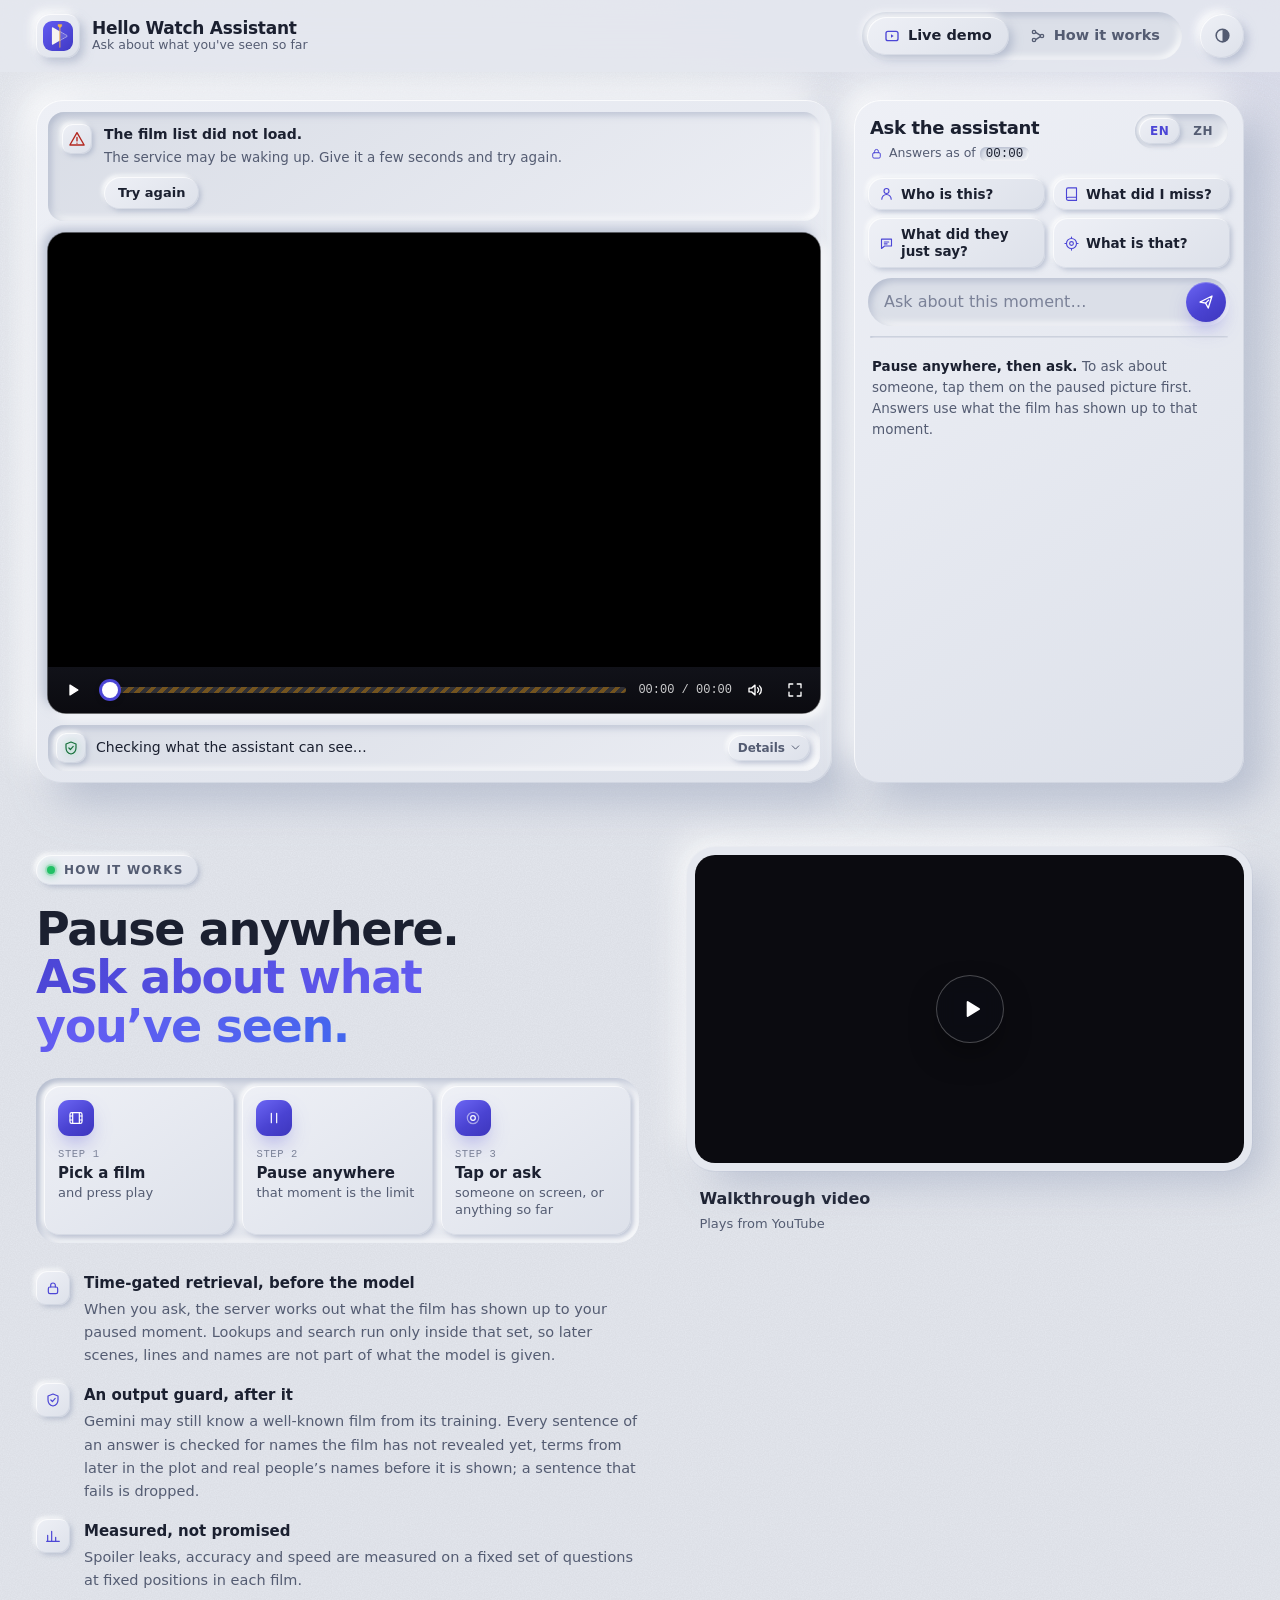
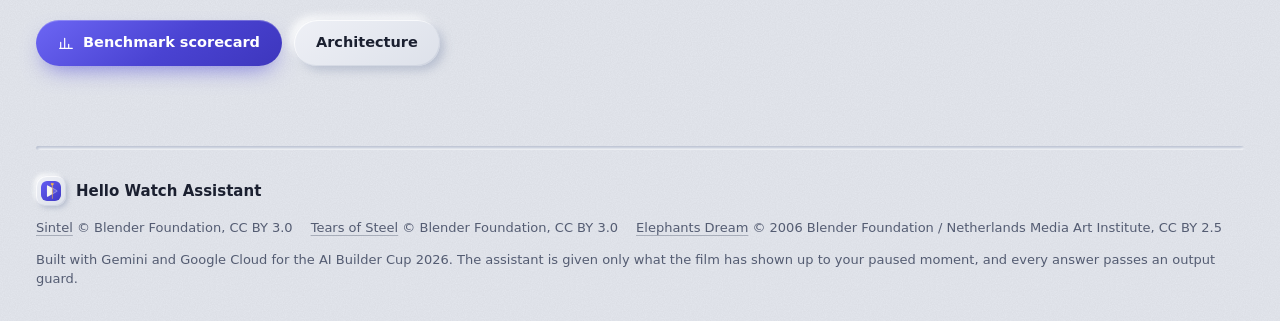
==== commit f655e281: "Web: first screen is the player, the gate line, four one-tap questions and the ask box; answers stre" ====
--- a/web/index.html
+++ b/web/index.html
@@ -4,25 +4,22 @@
   <meta charset="utf-8">
   <meta name="viewport" content="width=device-width, initial-scale=1, viewport-fit=cover">
   <title>Hello Watch Assistant</title>
-  <meta name="description" content="A spoiler-free viewing companion: pause a film and ask about what you have already seen.">
+  <meta name="description" content="A viewing companion: pause a film and ask about what you have already seen. Answers draw only on the film up to your paused moment.">
   <meta name="color-scheme" content="light dark">
   <meta name="theme-color" content="#e5e8ef" media="(prefers-color-scheme: light)">
   <meta name="theme-color" content="#1d2029" media="(prefers-color-scheme: dark)">
   <meta property="og:type" content="website">
   <meta property="og:site_name" content="Hello Watch Assistant">
   <meta property="og:title" content="Hello Watch Assistant">
-  <meta property="og:description" content="A spoiler-free viewing companion: pause a film and ask about what you have already seen.">
+  <meta property="og:description" content="Pause a film and ask about what you have already seen. Answers draw only on the film up to your paused moment.">
   <meta property="og:url" content="https://hello-watch-vspuwrubbq-uw.a.run.app/">
   <meta property="og:image" content="https://hello-watch-vspuwrubbq-uw.a.run.app/brand/og-card.png">
   <meta property="og:image:width" content="1200">
   <meta property="og:image:height" content="630">
-  <meta property="og:image:alt" content="Hello Watch Assistant: pause anywhere, ask anything, get no spoilers.">
+  <meta property="og:image:alt" content="Hello Watch Assistant: pause anywhere and ask about what you have seen so far.">
   <meta name="twitter:card" content="summary_large_image">
   <link rel="icon" href="./brand/mark.svg" type="image/svg+xml">
   <link rel="apple-touch-icon" href="./brand/apple-touch-icon.png">
-  <link rel="preconnect" href="https://fonts.googleapis.com">
-  <link rel="preconnect" href="https://fonts.gstatic.com" crossorigin>
-  <link rel="stylesheet" href="https://fonts.googleapis.com/css2?family=Bricolage+Grotesque:opsz,wght%4012..96,500..800&family=Instrument+Sans:wght@400;500;600;700&family=JetBrains+Mono:wght@400;500&display=swap">
   <link rel="stylesheet" href="./shared/tokens.css">
   <link rel="stylesheet" href="./shared/motion.css">
   <style>
@@ -181,14 +178,16 @@
     .app-footer__brand img { width: 20px; height: 20px; border-radius: 6px; display: block; }
 
     @media (max-width: 640px) {
-      .app-header__inner { gap: 12px; padding-block: 10px; }
-      .brand__tag { display: none; }
-      .brand__socket { width: 40px; height: 40px; border-radius: 13px; }
-      .brand__mark { width: 27px; height: 27px; }
-      .theme-toggle { width: 40px; height: 40px; }
-      .tabs { order: 3; width: 100%; }
-      .tab { flex: 1; justify-content: center; padding: 8px 10px; }
-      .tab-panel { padding-top: 18px; }
+      .app-header__inner { gap: 10px; padding-block: 8px; flex-wrap: nowrap; }
+      .brand { margin-right: auto; }
+      .brand__text { display: none; }
+      .brand__socket { width: 38px; height: 38px; border-radius: 12px; }
+      .brand__mark { width: 26px; height: 26px; }
+      .theme-toggle { width: 38px; height: 38px; }
+      .tabs { padding: 4px; }
+      .tab { padding: 7px 12px; font-size: 13.5px; }
+      .tab svg { display: none; }
+      .tab-panel { padding: 10px 12px 40px; }
     }
     @media (prefers-reduced-motion: reduce) {
       *, *::before, *::after { transition-duration: 0s !important; animation-duration: 0s !important; }
@@ -229,7 +228,7 @@
         <span class="brand__socket"><img class="brand__mark" src="./brand/mark.svg" width="30" height="30" alt=""></span>
         <span class="brand__text">
           <span class="brand__name">Hello Watch Assistant</span>
-          <span class="brand__tag">Ask about the film. Never get spoiled.</span>
+          <span class="brand__tag">Ask about what you've seen so far</span>
         </span>
       </a>
 
@@ -265,7 +264,7 @@
         <li><a href="https://mango.blender.org" rel="noopener" target="_blank">Tears of Steel</a> © Blender Foundation, CC BY 3.0</li>
         <li><a href="https://orange.blender.org" rel="noopener" target="_blank">Elephants Dream</a> © 2006 Blender Foundation / Netherlands Media Art Institute, CC BY 2.5</li>
       </ul>
-      <p class="app-footer__note">Built with Gemini and Google Cloud for the AI Builder Cup 2026. Answers use only what the film has shown up to your paused moment.</p>
+      <p class="app-footer__note">Built with Gemini and Google Cloud for the AI Builder Cup 2026. The assistant is given only what the film has shown up to your paused moment, and every answer passes an output guard.</p>
     </div>
   </footer>
 
@@ -334,7 +333,7 @@
       else apply();
     }
 
-    function fromHash() { return location.hash.replace(/^#/, '') || DEFAULT_TAB; }
+    function fromHash() { return TABS[location.hash.replace(/^#/, '')] ? location.hash.slice(1) : DEFAULT_TAB; }
 
     for (const tab of tabs) {
       tab.addEventListener('click', () => {
@@ -392,6 +391,20 @@
       try { localStorage.setItem(THEME_KEY, next); } catch { /* storage unavailable */ }
     });
 
+    // Private preview titles: a link `/#code=XYZ` unlocks them for this browser. The code is in the fragment, so it
+    // never reaches a server log; it is posted once (204 sets an HttpOnly cookie, 404 means a wrong code: nothing is
+    // said), then removed from the address bar before any title is loaded. It is never stored.
+    const code = new URLSearchParams(location.hash.slice(1)).get('code');
+    if (code) {
+      try {
+        await fetch('/api/unlock', {
+          method: 'POST', credentials: 'same-origin', headers: { 'content-type': 'application/json' },
+          body: JSON.stringify({ code }), signal: AbortSignal.timeout?.(6000),
+        });
+      } catch { /* offline or slow: the public titles still load */ }
+      history.replaceState(history.state, '', location.pathname + location.search);
+    }
+
     select(fromHash());
   </script>
 </body>
--- a/web/shared/tokens.css
+++ b/web/shared/tokens.css
@@ -45,10 +45,11 @@
   --radius-sm: 12px;
   --shadow: var(--neu-raise);
 
-  --font-sans: "Instrument Sans", ui-sans-serif, system-ui, -apple-system, "Segoe UI", Roboto, "Helvetica Neue",
-    Arial, "PingFang SC", "Noto Sans SC", sans-serif;
-  --font-display: "Bricolage Grotesque", var(--font-sans);
-  --font-mono: "JetBrains Mono", ui-monospace, SFMono-Regular, Menlo, Consolas, monospace;
+  /* System fonts only: no web fonts, nothing loaded from another origin. */
+  --font-sans: ui-sans-serif, system-ui, -apple-system, "Segoe UI", Roboto, "Helvetica Neue", Arial, "PingFang SC",
+    "Hiragino Sans GB", "Microsoft YaHei", "Noto Sans SC", sans-serif;
+  --font-display: var(--font-sans);
+  --font-mono: ui-monospace, SFMono-Regular, "SF Mono", Menlo, Consolas, "Liberation Mono", monospace;
 
   /* motion */
   --ease-out: cubic-bezier(.2, .8, .2, 1);
--- a/web/shared/motion.css
+++ b/web/shared/motion.css
@@ -16,13 +16,7 @@
 
 /* ---------- take over the page's own one-shot entrance animations ---------- */
 
-:root.hwa-m .xp-turn,
-:root.hwa-m .xp-answer,
-:root.hwa-m .xp-ring.is-in,
-:root.hwa-m .xp-hl.is-in,
-:root.hwa-m .xp-shield.is-pulse .xp-shield__badge,
-:root.hwa-m .arch-cell.is-new,
-:root.hwa-m .xp-pill { animation: none; }
+:root.hwa-m .arch-cell.is-new { animation: none; }
 
 :root.hwa-m .xp-q { transform-origin: 100% 100%; }
 :root.hwa-m .xp-turn { transition: opacity var(--dur-slow, .6s) var(--ease-out, ease); }
@@ -43,24 +37,6 @@
 }
 :root:not(.hwa-m) .hwa-tab-ink { display: none; }
 
-/* ---------- answer text word reveal ---------- */
-
-/* Plain inline spans (opacity only) so line breaking is identical to the unwrapped text. */
-.hwa-w { animation: hwa-word .5s var(--ease-out, cubic-bezier(.2,.8,.2,1)) backwards; }
-@keyframes hwa-word { from { opacity: 0; } }
-
-/* ---------- film cards: tilt glare ---------- */
-
-:root.hwa-m .xp-cards > [role="listitem"] { perspective: 1100px; }
-.hwa-glare {
-  position: absolute; inset: 0; z-index: 1; pointer-events: none; opacity: 0;
-  background: radial-gradient(60% 70% at var(--hwa-gx, 50%) var(--hwa-gy, 30%), rgb(255 255 255 / .28), transparent 65%);
-  mix-blend-mode: soft-light;
-  transition: opacity var(--dur, .28s) var(--ease-out, ease);
-}
-:root.hwa-m .xp-card.hwa-tilting .hwa-glare { opacity: 1; }
-:root:not(.hwa-m) .hwa-glare { display: none; }
-
 /* ---------- pick mode ---------- */
 
 :root.hwa-m .xp-player.is-picking .xp-cross { animation: hwa-breathe 1.6s var(--ease-out, ease) infinite alternate; }
@@ -73,11 +49,6 @@
   box-shadow: 0 0 0 2px var(--accent), 0 0 18px color-mix(in srgb, var(--accent) 60%, transparent);
 }
 
-/* ---------- small delights ---------- */
-
-:root.hwa-m .xp-chip:not(:disabled):hover .xp-chip__tap { animation: hwa-tap .9s var(--ease-out, ease); }
-@keyframes hwa-tap { 30% { scale: 1.25; } 60% { scale: .92; } }
-
 .hwa-pulse {
   fill: none; stroke: var(--c, var(--accent)); stroke-width: 2; pointer-events: none;
   transform-box: fill-box; transform-origin: center; opacity: 0;
@@ -85,6 +56,5 @@
 
 @media (prefers-reduced-motion: reduce) {
   [data-hwa-reveal] { opacity: 1 !important; translate: none !important; }
-  .hwa-w { animation: none; }
   .hwa-ripple, .hwa-pulse { display: none; }
 }
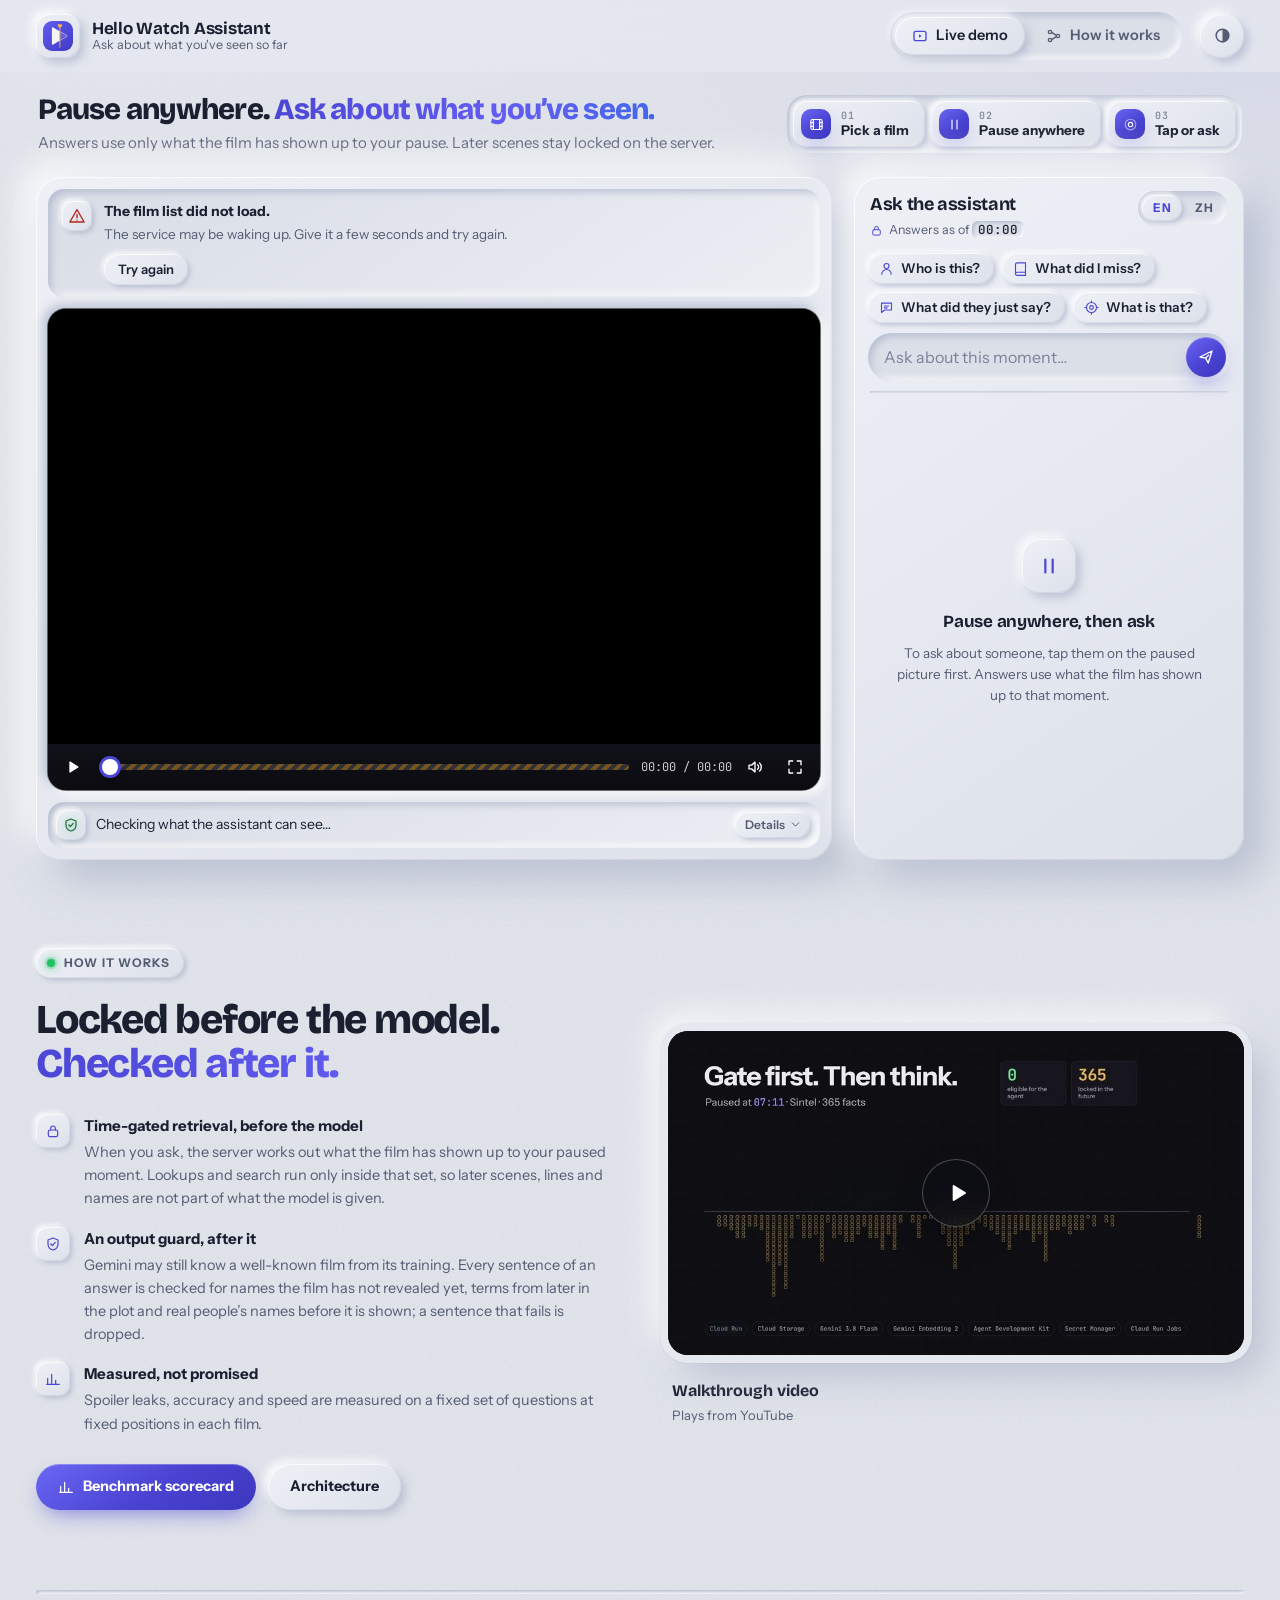
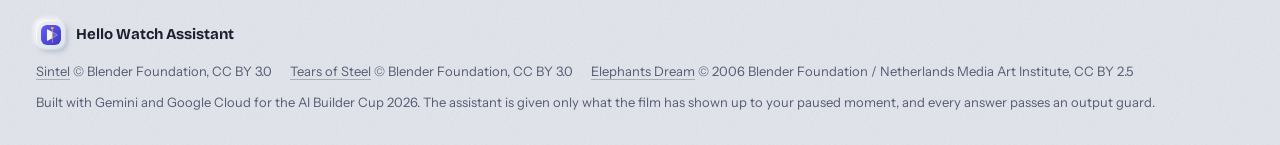
==== commit 33b0b455: "Web: brand fonts back, served from the site (Bricolage Grotesque, Instrument Sans, JetBrains Mono: l" ====
--- a/web/index.html
+++ b/web/index.html
@@ -20,6 +20,8 @@
   <meta name="twitter:card" content="summary_large_image">
   <link rel="icon" href="./brand/mark.svg" type="image/svg+xml">
   <link rel="apple-touch-icon" href="./brand/apple-touch-icon.png">
+  <link rel="preload" href="./shared/fonts/instrument-sans-latin.woff2" as="font" type="font/woff2" crossorigin>
+  <link rel="preload" href="./shared/fonts/bricolage-grotesque-latin.woff2" as="font" type="font/woff2" crossorigin>
   <link rel="stylesheet" href="./shared/tokens.css">
   <link rel="stylesheet" href="./shared/motion.css">
   <style>
--- a/web/shared/tokens.css
+++ b/web/shared/tokens.css
@@ -2,6 +2,24 @@
    Soft-UI (neumorphic) system: surfaces share the page colour and get their depth from a pair of shadows,
    a light one from the top left and a dark one from the bottom right. Light is the default; dark follows the
    OS unless the page sets data-theme. */
+
+/* Brand type, served from this site (web/shared/fonts, SIL Open Font License; latin subsets of the variable fonts).
+   Chinese and any other script fall through to the system fonts in each stack. */
+@font-face {
+  font-family: "Bricolage Grotesque"; font-style: normal; font-weight: 200 800; font-display: swap;
+  src: url("./fonts/bricolage-grotesque-latin.woff2") format("woff2-variations"), url("./fonts/bricolage-grotesque-latin.woff2") format("woff2");
+  unicode-range: U+0000-00FF, U+0131, U+0152-0153, U+02BB-02BC, U+02C6, U+02DA, U+02DC, U+0304, U+0308, U+0329, U+2000-206F, U+20AC, U+2122, U+2191, U+2193, U+2212, U+2215, U+FEFF, U+FFFD;
+}
+@font-face {
+  font-family: "Instrument Sans"; font-style: normal; font-weight: 400 700; font-display: swap;
+  src: url("./fonts/instrument-sans-latin.woff2") format("woff2-variations"), url("./fonts/instrument-sans-latin.woff2") format("woff2");
+  unicode-range: U+0000-00FF, U+0131, U+0152-0153, U+02BB-02BC, U+02C6, U+02DA, U+02DC, U+0304, U+0308, U+0329, U+2000-206F, U+20AC, U+2122, U+2191, U+2193, U+2212, U+2215, U+FEFF, U+FFFD;
+}
+@font-face {
+  font-family: "JetBrains Mono"; font-style: normal; font-weight: 100 800; font-display: swap;
+  src: url("./fonts/jetbrains-mono-latin.woff2") format("woff2-variations"), url("./fonts/jetbrains-mono-latin.woff2") format("woff2");
+  unicode-range: U+0000-00FF, U+0131, U+0152-0153, U+02BB-02BC, U+02C6, U+02DA, U+02DC, U+0304, U+0308, U+0329, U+2000-206F, U+20AC, U+2122, U+2191, U+2193, U+2212, U+2215, U+FEFF, U+FFFD;
+}
 
 :root {
   color-scheme: light;
@@ -45,11 +63,11 @@
   --radius-sm: 12px;
   --shadow: var(--neu-raise);
 
-  /* System fonts only: no web fonts, nothing loaded from another origin. */
-  --font-sans: ui-sans-serif, system-ui, -apple-system, "Segoe UI", Roboto, "Helvetica Neue", Arial, "PingFang SC",
-    "Hiragino Sans GB", "Microsoft YaHei", "Noto Sans SC", sans-serif;
-  --font-display: var(--font-sans);
-  --font-mono: ui-monospace, SFMono-Regular, "SF Mono", Menlo, Consolas, "Liberation Mono", monospace;
+  /* Self-hosted brand fonts first (nothing is loaded from another origin), then the system's. */
+  --font-sans: "Instrument Sans", ui-sans-serif, system-ui, -apple-system, "Segoe UI", Roboto, "Helvetica Neue", Arial,
+    "PingFang SC", "Hiragino Sans GB", "Microsoft YaHei", "Noto Sans SC", sans-serif;
+  --font-display: "Bricolage Grotesque", var(--font-sans);
+  --font-mono: "JetBrains Mono", ui-monospace, SFMono-Regular, "SF Mono", Menlo, Consolas, "Liberation Mono", monospace;
 
   /* motion */
   --ease-out: cubic-bezier(.2, .8, .2, 1);
